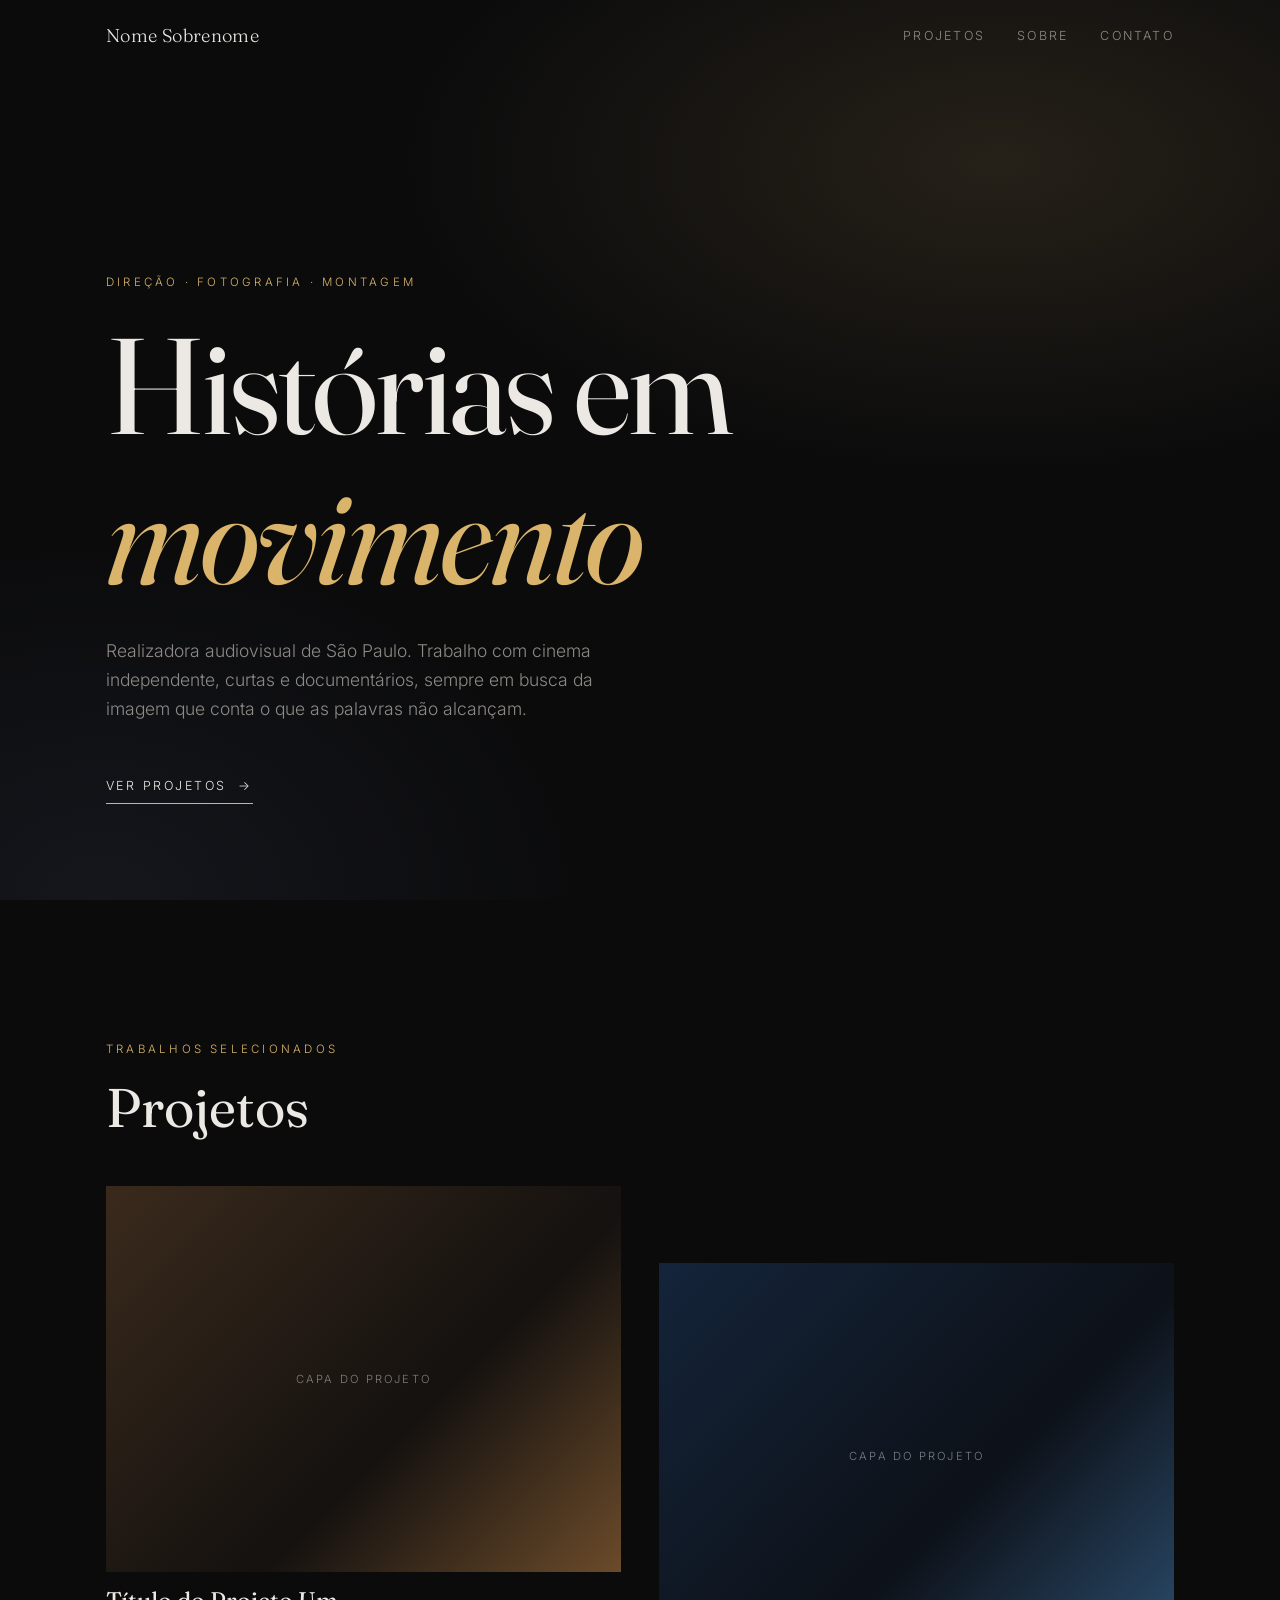
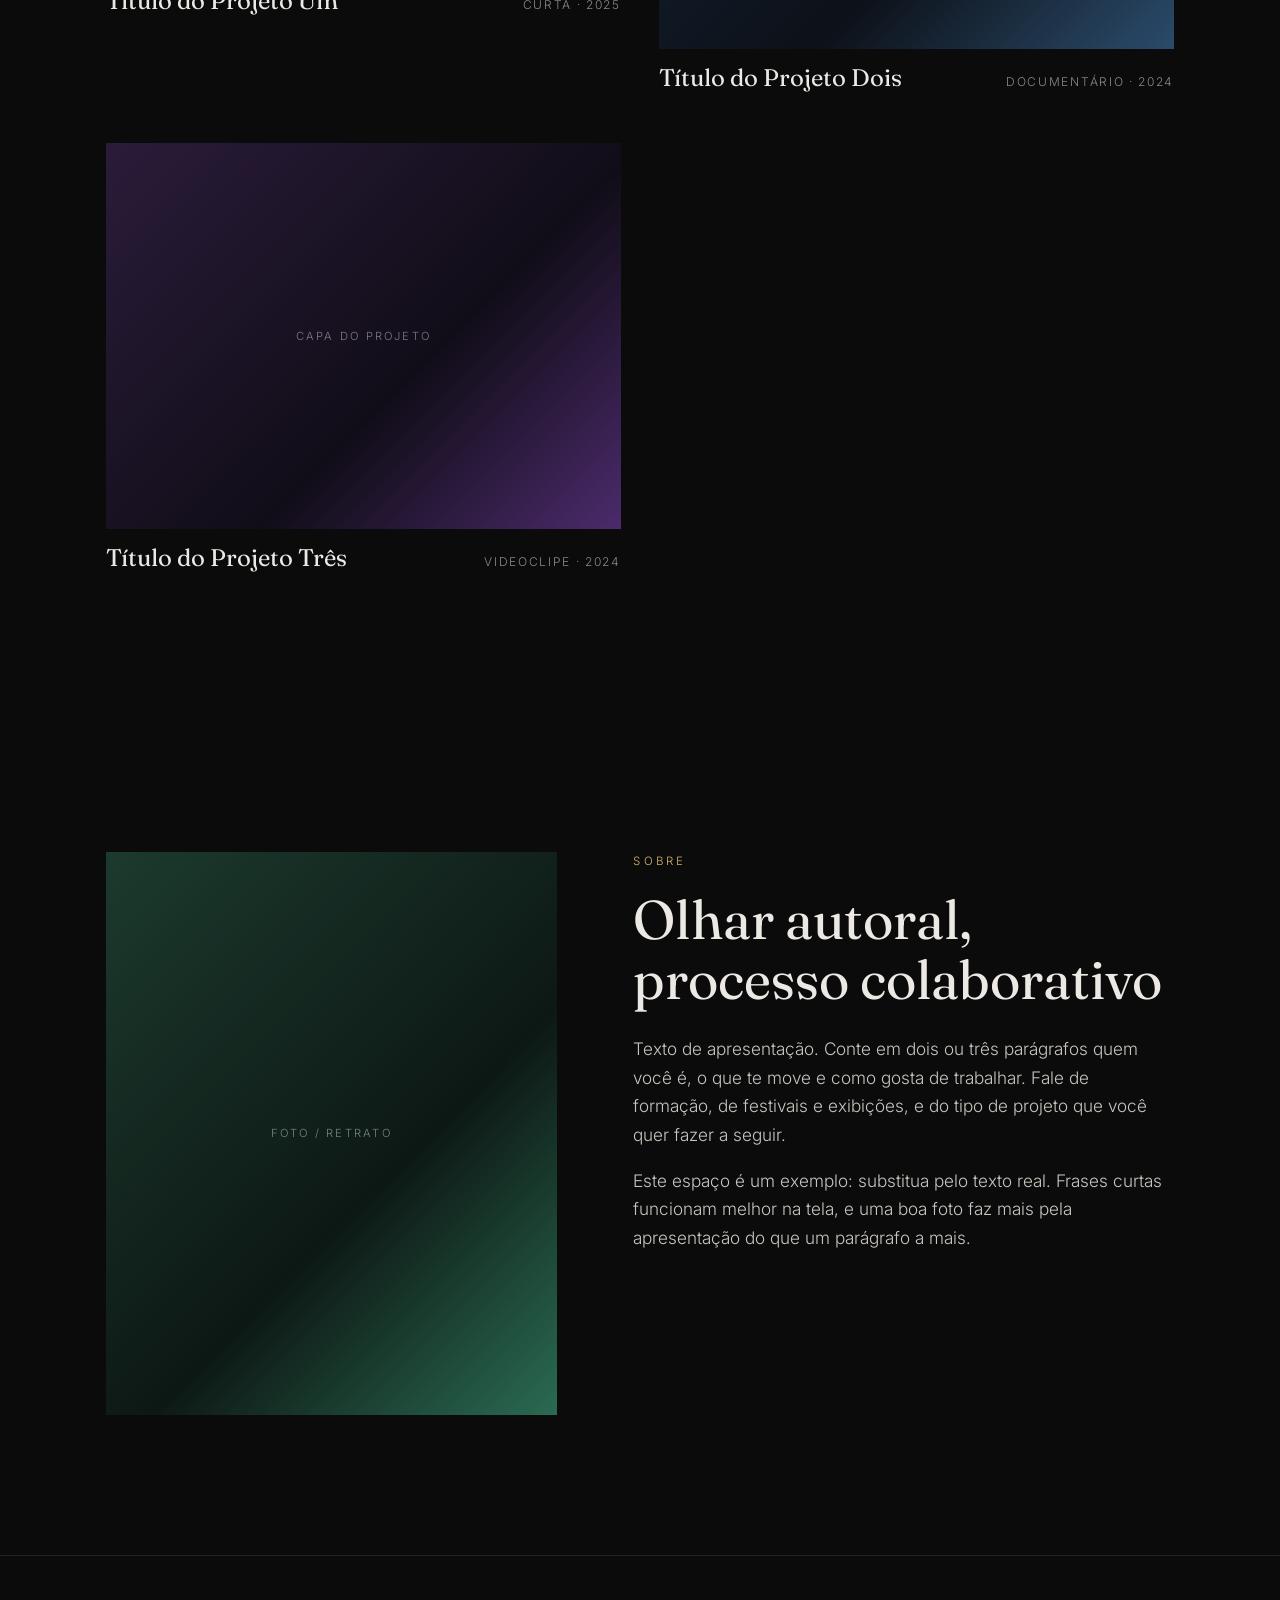
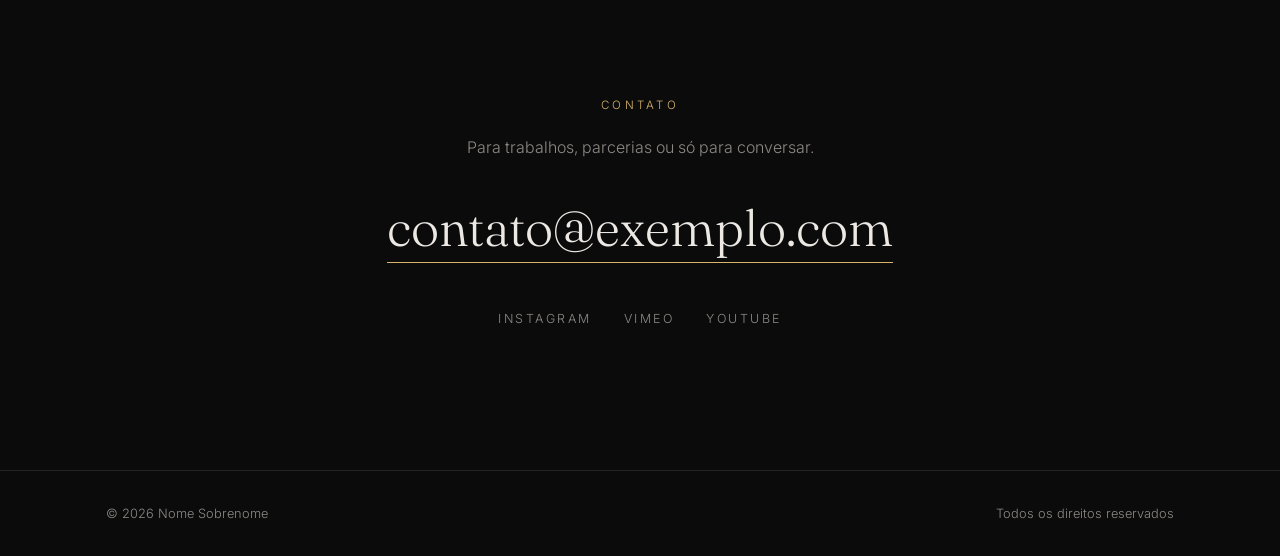
==== index.html @ f4587924 "Add files via upload" ====
<!doctype html>
<html lang="pt-BR">
<head>
  <meta charset="utf-8">
  <meta name="viewport" content="width=device-width, initial-scale=1">
  <title>Nome Sobrenome — Audiovisual</title>
  <meta name="description" content="Portfólio de Nome Sobrenome: direção, fotografia e montagem para cinema e audiovisual independente.">
  <meta property="og:title" content="Nome Sobrenome — Audiovisual">
  <meta property="og:description" content="Portfólio de direção, fotografia e montagem.">
  <meta property="og:type" content="website">
  <!-- Quando tiver uma imagem de capa: <meta property="og:image" content="https://SEU-DOMINIO/assets/img/capa-compartilhamento.jpg"> -->
  <script>document.documentElement.classList.add('js')</script>
  <link rel="preconnect" href="https://fonts.googleapis.com">
  <link rel="preconnect" href="https://fonts.gstatic.com" crossorigin>
  <link href="https://fonts.googleapis.com/css2?family=Fraunces:ital,opsz,wght@0,9..144,300..500;1,9..144,300..500&family=Inter:wght@300;400;500&display=swap" rel="stylesheet">
  <link rel="stylesheet" href="css/style.css">
  <script src="js/main.js" defer></script>
</head>
<body>

  <header class="site-header">
    <div class="container">
      <a class="brand" href="index.html">Nome Sobrenome</a>
      <button class="menu-toggle" aria-expanded="false" aria-controls="nav">Menu</button>
      <nav class="nav" id="nav" aria-label="Principal">
        <a href="index.html#projetos">Projetos</a>
        <a href="index.html#sobre">Sobre</a>
        <a href="index.html#contato">Contato</a>
      </nav>
    </div>
  </header>

  <main>

    <!-- ========== APRESENTAÇÃO ========== -->
    <section class="hero">
      <div class="container">
        <span class="eyebrow reveal">Direção · Fotografia · Montagem</span>
        <h1 class="reveal" data-delay="1">Histórias em <em>movimento</em></h1>
        <p class="lead reveal" data-delay="2">
          Realizadora audiovisual de São Paulo. Trabalho com cinema independente,
          curtas e documentários, sempre em busca da imagem que conta o que as palavras não alcançam.
        </p>
        <a class="hero-cta reveal" data-delay="2" href="#projetos">Ver projetos <span aria-hidden="true">→</span></a>
      </div>
    </section>

    <!-- ========== PROJETOS ========== -->
    <section id="projetos">
      <div class="container">
        <span class="eyebrow reveal">Trabalhos selecionados</span>
        <h2 class="section-title reveal">Projetos</h2>

        <div class="grid">
          <!-- CADA CARD = UM PROJETO. Para adicionar outro, copie um bloco <a class="card"> inteiro. -->
          <a class="card reveal" href="projetos/projeto-um.html">
            <div class="frame">
              <!-- Quando tiver a imagem, troque a <div> abaixo por:
                   <img class="media" src="assets/img/projeto-um-capa.webp" alt="Cena de ..." loading="lazy"> -->
              <div class="media ph ph-1" data-label="Capa do projeto" style="view-transition-name: capa-um"></div>
            </div>
            <div class="card-info">
              <h3>Título do Projeto Um</h3>
              <span>Curta · 2025</span>
            </div>
          </a>

          <a class="card reveal" data-delay="1" href="projetos/projeto-dois.html">
            <div class="frame">
              <div class="media ph ph-2" data-label="Capa do projeto" style="view-transition-name: capa-dois"></div>
            </div>
            <div class="card-info">
              <h3>Título do Projeto Dois</h3>
              <span>Documentário · 2024</span>
            </div>
          </a>

          <a class="card reveal" href="projetos/projeto-tres.html">
            <div class="frame">
              <div class="media ph ph-3" data-label="Capa do projeto" style="view-transition-name: capa-tres"></div>
            </div>
            <div class="card-info">
              <h3>Título do Projeto Três</h3>
              <span>Videoclipe · 2024</span>
            </div>
          </a>
        </div>
      </div>
    </section>

    <!-- ========== SOBRE ========== -->
    <section id="sobre">
      <div class="container about">
        <div class="reveal">
          <div class="media ph ph-4" data-label="Foto / retrato"></div>
        </div>
        <div class="reveal" data-delay="1">
          <span class="eyebrow">Sobre</span>
          <h2 class="section-title" style="margin-bottom:1.6rem">Olhar autoral, processo colaborativo</h2>
          <p>
            Texto de apresentação. Conte em dois ou três parágrafos quem você é, o que te move
            e como gosta de trabalhar. Fale de formação, de festivais e exibições, e do tipo de
            projeto que você quer fazer a seguir.
          </p>
          <p>
            Este espaço é um exemplo: substitua pelo texto real. Frases curtas funcionam melhor
            na tela, e uma boa foto faz mais pela apresentação do que um parágrafo a mais.
          </p>
        </div>
      </div>
    </section>

    <!-- ========== CONTATO ========== -->
    <section id="contato" class="contact">
      <div class="container reveal">
        <span class="eyebrow">Contato</span>
        <p style="margin-bottom:1.6rem;color:var(--muted)">Para trabalhos, parcerias ou só para conversar.</p>
        <a class="mail" href="mailto:contato@exemplo.com">contato@exemplo.com</a>
        <div class="socials">
          <a href="https://instagram.com/" target="_blank" rel="noopener">Instagram</a>
          <a href="https://vimeo.com/" target="_blank" rel="noopener">Vimeo</a>
          <a href="https://www.youtube.com/" target="_blank" rel="noopener">YouTube</a>
        </div>
      </div>
    </section>

  </main>

  <footer class="site-footer">
    <div class="container">
      <span>© <span id="ano">2026</span> Nome Sobrenome</span>
      <span>Todos os direitos reservados</span>
    </div>
  </footer>

</body>
</html>
---- css/style.css ----
/* ==========================================================
   PORTFÓLIO — ESTILOS
   Para mudar a cara do site inteiro, mexa nas variáveis abaixo.
   ========================================================== */
:root {
  --bg: #0b0b0c;
  --bg-soft: #121214;
  --fg: #ece9e4;
  --muted: #8d8a85;
  --accent: #d9b46a;          /* cor de destaque */
  --line: #232325;
  --maxw: 1180px;
  --gutter: clamp(20px, 5vw, 56px);
  --ease: cubic-bezier(.2, .7, .2, 1);
  --serif: "Fraunces", Georgia, "Times New Roman", serif;
  --sans: "Inter", system-ui, -apple-system, "Segoe UI", Roboto, sans-serif;
}

*, *::before, *::after { box-sizing: border-box; }
html { scroll-behavior: smooth; -webkit-text-size-adjust: 100%; }
body {
  margin: 0;
  background: var(--bg);
  color: var(--fg);
  font-family: var(--sans);
  font-weight: 300;
  line-height: 1.65;
  -webkit-font-smoothing: antialiased;
}
img, video, iframe { max-width: 100%; display: block; }
a { color: inherit; text-decoration: none; }
h1, h2, h3 { font-family: var(--serif); font-weight: 400; line-height: 1.1; margin: 0; }
p { margin: 0 0 1em; }
::selection { background: var(--accent); color: #000; }

/* ---------- Transição entre páginas (View Transitions) ---------- */
@view-transition { navigation: auto; }
::view-transition-old(root) { animation: vt-out .35s var(--ease) both; }
::view-transition-new(root) { animation: vt-in .55s var(--ease) both; }
@keyframes vt-out { to { opacity: 0; transform: translateY(-8px); } }
@keyframes vt-in  { from { opacity: 0; transform: translateY(12px); } }
.site-header { view-transition-name: site-header; } /* cabeçalho fica parado */
::view-transition-group(site-header) { animation-duration: 0s; }

/* ---------- Layout base ---------- */
.container { width: 100%; max-width: var(--maxw); margin: 0 auto; padding: 0 var(--gutter); }
section { padding: clamp(72px, 12vw, 140px) 0; }
.eyebrow {
  font-size: .72rem; letter-spacing: .28em; text-transform: uppercase;
  color: var(--accent); margin-bottom: 1.2rem; display: block;
}
.section-title { font-size: clamp(2rem, 5vw, 3.4rem); margin-bottom: 3rem; }

/* ---------- Cabeçalho ---------- */
.site-header {
  position: fixed; inset: 0 0 auto 0; z-index: 50;
  transition: background .4s var(--ease), border-color .4s var(--ease);
  border-bottom: 1px solid transparent;
}
.site-header.is-scrolled {
  background: rgba(11, 11, 12, .82);
  backdrop-filter: blur(12px);
  border-color: var(--line);
}
.site-header .container {
  display: flex; align-items: center; justify-content: space-between; height: 72px;
}
.brand { font-family: var(--serif); font-size: 1.15rem; letter-spacing: .02em; }
.nav { display: flex; gap: 2rem; }
.nav a {
  font-size: .78rem; letter-spacing: .18em; text-transform: uppercase;
  color: var(--muted); transition: color .25s;
}
.nav a:hover, .nav a[aria-current="page"] { color: var(--fg); }
.menu-toggle {
  display: none; background: none; border: 0; color: var(--fg);
  font: inherit; font-size: .78rem; letter-spacing: .18em; text-transform: uppercase; cursor: pointer;
}

/* ---------- Hero ---------- */
.hero {
  min-height: 100svh; display: flex; align-items: flex-end;
  padding: 140px 0 clamp(48px, 8vw, 96px);
  background:
    radial-gradient(1000px 520px at 78% 18%, rgba(217, 180, 106, .13), transparent 60%),
    radial-gradient(800px 600px at 8% 100%, rgba(120, 140, 200, .09), transparent 60%),
    var(--bg);
}
.hero h1 { font-size: clamp(3rem, 11vw, 8.5rem); letter-spacing: -.02em; max-width: 12ch; }
.hero h1 em { font-style: italic; color: var(--accent); }
.hero p.lead { max-width: 46ch; color: var(--muted); font-size: 1.1rem; margin-top: 1.6rem; }
.hero-cta {
  display: inline-flex; gap: .7rem; align-items: center; margin-top: 2.2rem;
  font-size: .78rem; letter-spacing: .2em; text-transform: uppercase;
  border-bottom: 1px solid var(--accent); padding-bottom: .4rem;
  transition: gap .3s var(--ease);
}
.hero-cta:hover { gap: 1.2rem; }

/* ---------- Mídia (imagem ou placeholder) ---------- */
.media {
  width: 100%; aspect-ratio: 16 / 10; object-fit: cover;
  background: var(--bg-soft); position: relative; overflow: hidden;
}
.ph { display: grid; place-items: center; }
.ph::after {
  content: attr(data-label); font-size: .7rem; letter-spacing: .2em;
  text-transform: uppercase; color: rgba(255, 255, 255, .45);
}
.ph-1 { background: linear-gradient(135deg, #3a2a1c, #14110f 60%, #6b4b2a); }
.ph-2 { background: linear-gradient(135deg, #14243a, #0d1118 60%, #2a4b6b); }
.ph-3 { background: linear-gradient(135deg, #2a1c3a, #110d18 60%, #4b2a6b); }
.ph-4 { background: linear-gradient(135deg, #1c3a2e, #0d1814 60%, #2a6b52); }

/* ---------- Grade de projetos ---------- */
.grid { display: grid; grid-template-columns: repeat(2, 1fr); gap: clamp(28px, 4vw, 56px) clamp(20px, 3vw, 40px); }
.card { display: block; }
.card .frame { overflow: hidden; }
.card .media { transition: transform .9s var(--ease), filter .5s; aspect-ratio: 4 / 3; }
.card:hover .media { transform: scale(1.05); filter: brightness(1.08); }
.card-info { display: flex; justify-content: space-between; align-items: baseline; gap: 1rem; padding-top: 1rem; }
.card-info h3 { font-size: 1.5rem; }
.card-info span { font-size: .75rem; letter-spacing: .14em; text-transform: uppercase; color: var(--muted); }
.card:nth-child(even) { margin-top: clamp(0px, 6vw, 80px); } /* leve efeito de escada */

/* ---------- Sobre / Contato ---------- */
.about { display: grid; grid-template-columns: 1fr 1.2fr; gap: clamp(32px, 6vw, 88px); align-items: start; }
.about .media { aspect-ratio: 4 / 5; }
.about p { color: #c9c5be; font-size: 1.08rem; }
.contact { text-align: center; border-top: 1px solid var(--line); }
.contact a.mail {
  font-family: var(--serif); font-size: clamp(1.6rem, 5vw, 3.2rem);
  border-bottom: 1px solid var(--accent); padding-bottom: .2rem; transition: color .25s;
}
.contact a.mail:hover { color: var(--accent); }
.socials { display: flex; justify-content: center; gap: 2rem; margin-top: 2.4rem; }
.socials a { font-size: .78rem; letter-spacing: .2em; text-transform: uppercase; color: var(--muted); transition: color .25s; }
.socials a:hover { color: var(--fg); }

/* ---------- Página de projeto ---------- */
.project-hero { padding: 150px 0 0; }
.project-hero h1 { font-size: clamp(2.6rem, 8vw, 6rem); letter-spacing: -.02em; margin-bottom: 2.4rem; }
.project-hero .media { aspect-ratio: 21 / 9; }
.meta { display: flex; flex-wrap: wrap; gap: 1.2rem 3rem; padding: 2rem 0; border-bottom: 1px solid var(--line); }
.meta div span { display: block; font-size: .68rem; letter-spacing: .22em; text-transform: uppercase; color: var(--muted); }
.meta div strong { font-weight: 400; }
.project-body { display: grid; grid-template-columns: 1.4fr 1fr; gap: clamp(32px, 6vw, 88px); padding: clamp(48px, 8vw, 96px) 0; }
.project-body p { color: #c9c5be; font-size: 1.1rem; }
.credits { margin: 0; }
.credits dt { font-size: .68rem; letter-spacing: .22em; text-transform: uppercase; color: var(--muted); margin-top: 1.2rem; }
.credits dd { margin: .15rem 0 0; }
.video { aspect-ratio: 16 / 9; background: var(--bg-soft); position: relative; }
.video iframe, .video video { position: absolute; inset: 0; width: 100%; height: 100%; border: 0; }
.video .ph { position: absolute; inset: 0; text-align: center; padding: 1rem; }
.stills { display: grid; grid-template-columns: repeat(3, 1fr); gap: 16px; padding-bottom: clamp(48px, 8vw, 96px); }
.stills .media { aspect-ratio: 3 / 2; }
.pager { display: flex; justify-content: space-between; gap: 1rem; border-top: 1px solid var(--line); padding: 2.4rem 0; }
.pager a { font-family: var(--serif); font-size: clamp(1.2rem, 3vw, 2rem); transition: color .25s; }
.pager a:hover { color: var(--accent); }
.pager small { display: block; font-family: var(--sans); font-size: .68rem; letter-spacing: .22em; text-transform: uppercase; color: var(--muted); }
.pager .next { text-align: right; margin-left: auto; }

/* ---------- Rodapé ---------- */
.site-footer { border-top: 1px solid var(--line); padding: 2rem 0; color: var(--muted); font-size: .8rem; }
.site-footer .container { display: flex; justify-content: space-between; gap: 1rem; flex-wrap: wrap; }

/* ---------- Animação ao rolar ---------- */
.js .reveal { opacity: 0; transform: translateY(28px); transition: opacity .9s var(--ease), transform .9s var(--ease); }
.js .reveal.is-visible { opacity: 1; transform: none; }
.reveal[data-delay="1"] { transition-delay: .1s; }
.reveal[data-delay="2"] { transition-delay: .2s; }

/* ---------- Responsivo ---------- */
@media (max-width: 820px) {
  .menu-toggle { display: block; }
  .nav {
    position: absolute; top: 72px; left: 0; right: 0; flex-direction: column; gap: 0;
    background: rgba(11, 11, 12, .97); border-bottom: 1px solid var(--line);
    max-height: 0; overflow: hidden; transition: max-height .4s var(--ease);
  }
  .nav.is-open { max-height: 320px; }
  .nav a { padding: 1.1rem var(--gutter); border-top: 1px solid var(--line); }
  .grid, .about, .project-body { grid-template-columns: 1fr; }
  .card:nth-child(even) { margin-top: 0; }
  .stills { grid-template-columns: 1fr; }
  .project-hero .media { aspect-ratio: 16 / 10; }
}

/* ---------- Acessibilidade: respeita quem reduz movimento ---------- */
@media (prefers-reduced-motion: reduce) {
  html { scroll-behavior: auto; }
  *, *::before, *::after { animation-duration: .01ms !important; transition-duration: .01ms !important; }
  .js .reveal { opacity: 1; transform: none; }
}
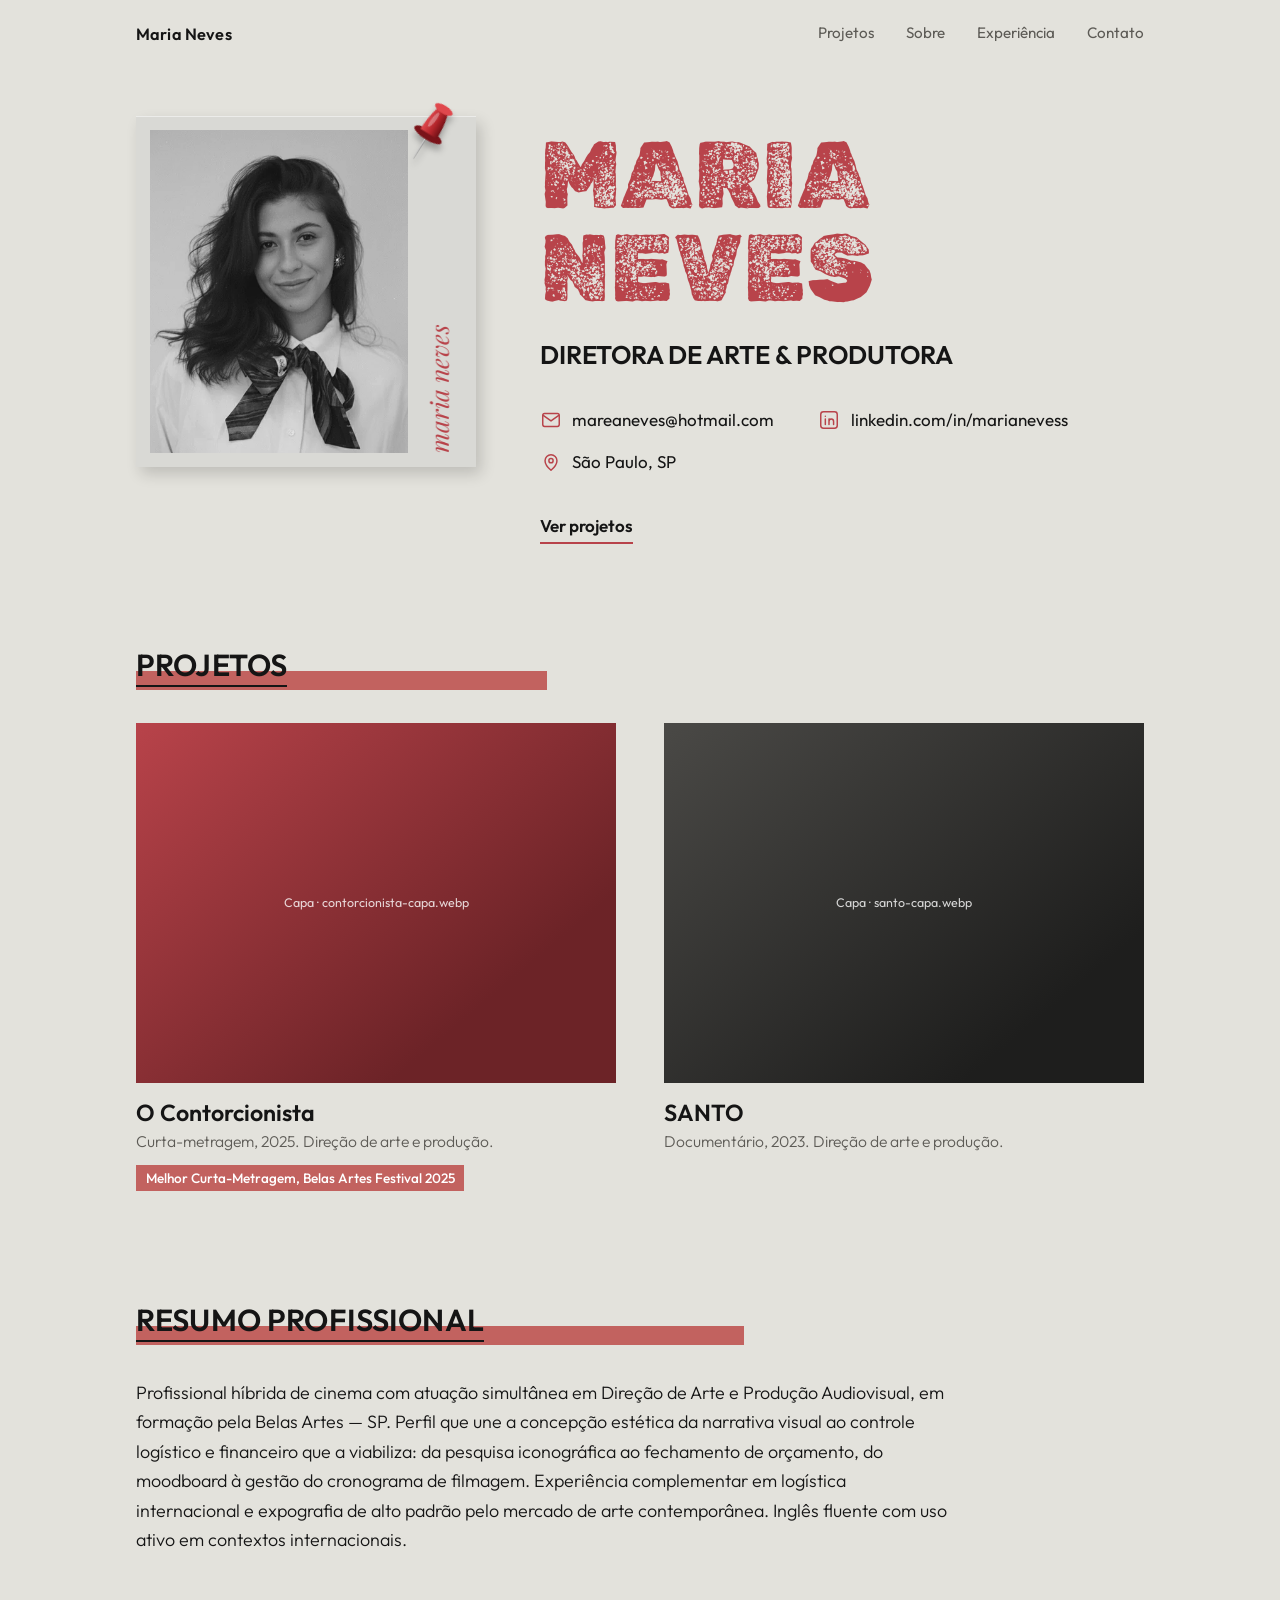
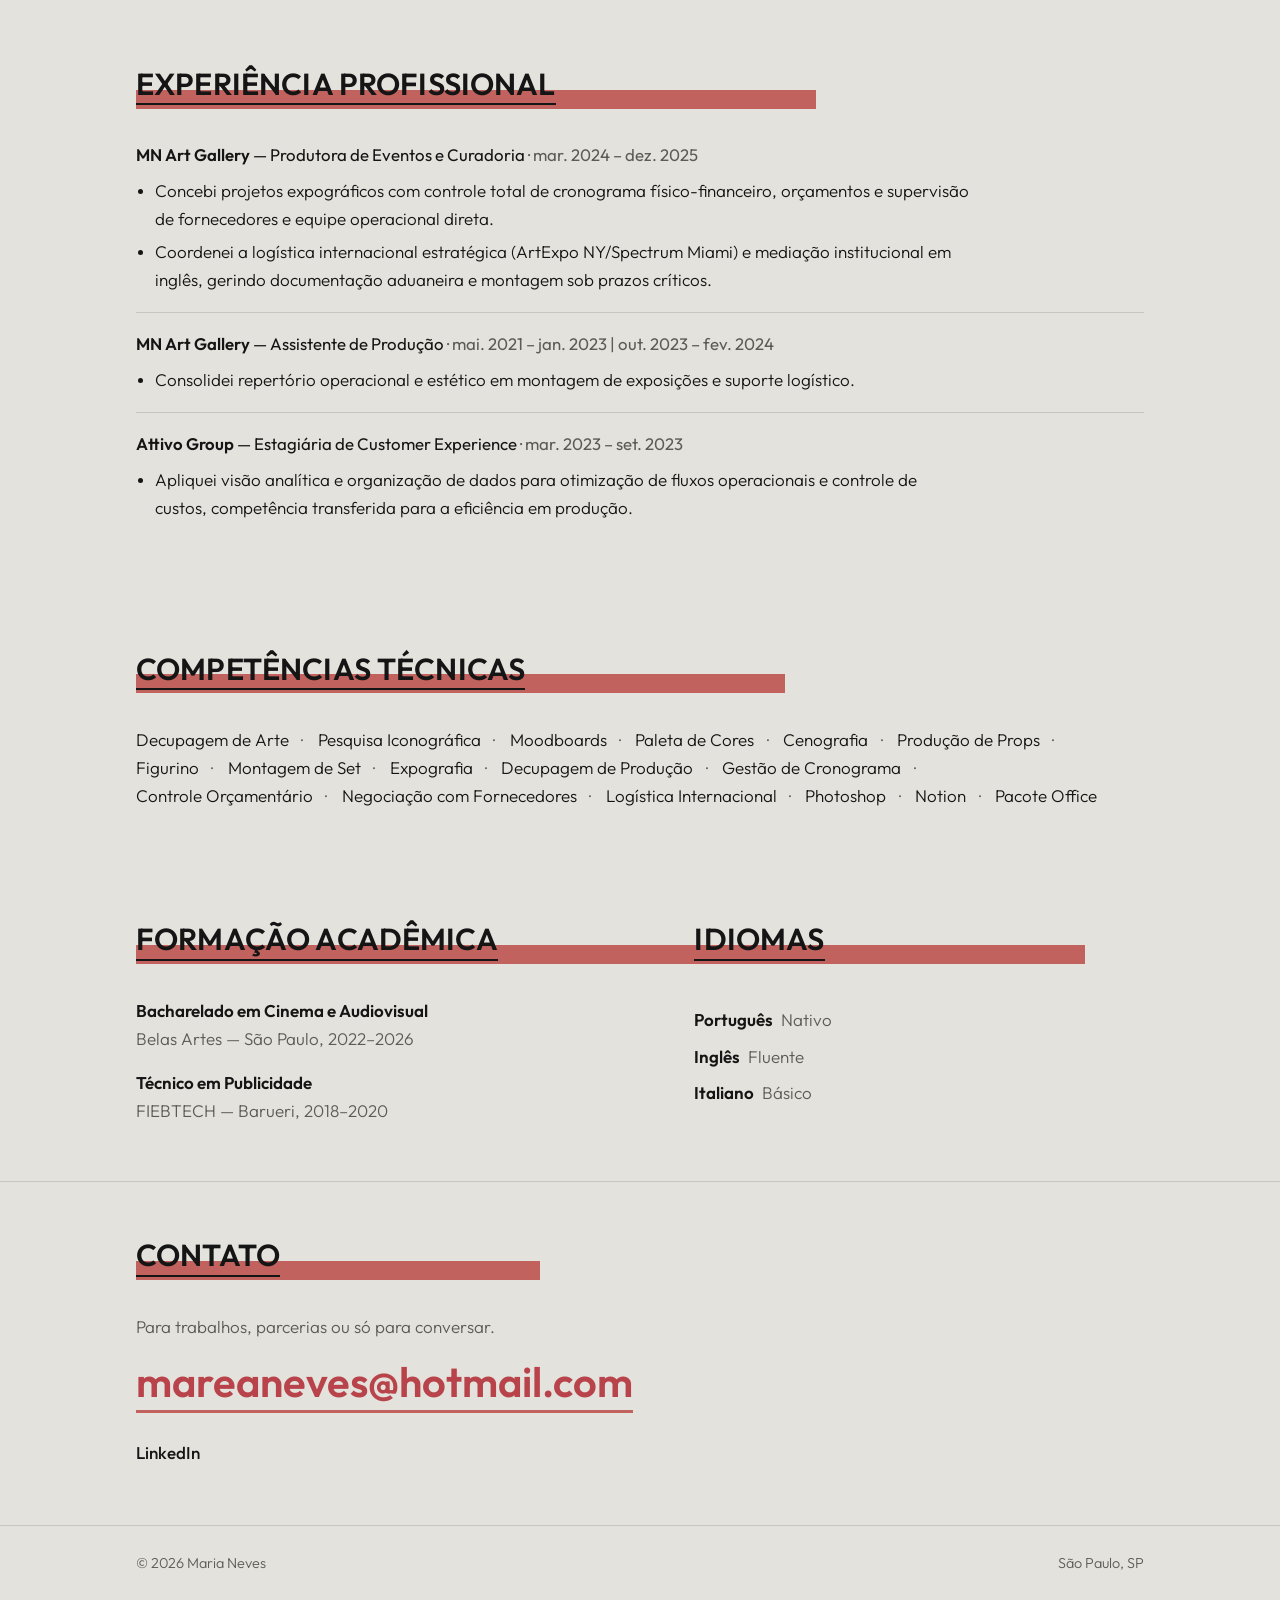
==== commit 939ec0be: "Add files via upload" ====
--- a/index.html
+++ b/index.html
@@ -3,16 +3,18 @@
 <head>
   <meta charset="utf-8">
   <meta name="viewport" content="width=device-width, initial-scale=1">
-  <title>Nome Sobrenome — Audiovisual</title>
-  <meta name="description" content="Portfólio de Nome Sobrenome: direção, fotografia e montagem para cinema e audiovisual independente.">
-  <meta property="og:title" content="Nome Sobrenome — Audiovisual">
-  <meta property="og:description" content="Portfólio de direção, fotografia e montagem.">
+  <title>Maria Neves — Direção de Arte e Produção</title>
+  <meta name="description" content="Maria Neves, diretora de arte e produtora audiovisual em São Paulo. Curtas, documentários e projetos expográficos.">
+  <meta property="og:title" content="Maria Neves — Direção de Arte e Produção">
+  <meta property="og:description" content="Portfólio de direção de arte e produção audiovisual.">
   <meta property="og:type" content="website">
-  <!-- Quando tiver uma imagem de capa: <meta property="og:image" content="https://SEU-DOMINIO/assets/img/capa-compartilhamento.jpg"> -->
-  <script>document.documentElement.classList.add('js')</script>
+  <!-- Imagem de pré-visualização (WhatsApp, Instagram, LinkedIn). Precisa de endereço completo.
+       Quando o domínio estiver no ar, remova os símbolos de comentário e ajuste:
+       <meta property="og:image" content="https://SEU-DOMINIO/assets/img/compartilhamento.jpg"> -->
+  <link rel="icon" href="data:image/svg+xml,%3Csvg xmlns='http://www.w3.org/2000/svg' viewBox='0 0 64 64'%3E%3Crect width='64' height='64' rx='12' fill='%23b8434a'/%3E%3Ctext x='32' y='47' font-family='Georgia,serif' font-size='42' font-style='italic' text-anchor='middle' fill='%23e3e2dc'%3Em%3C/text%3E%3C/svg%3E">
   <link rel="preconnect" href="https://fonts.googleapis.com">
   <link rel="preconnect" href="https://fonts.gstatic.com" crossorigin>
-  <link href="https://fonts.googleapis.com/css2?family=Fraunces:ital,opsz,wght@0,9..144,300..500;1,9..144,300..500&family=Inter:wght@300;400;500&display=swap" rel="stylesheet">
+  <link href="https://fonts.googleapis.com/css2?family=Outfit:wght@300;400;500;600&family=Playfair+Display:ital@1&family=Rubik+Dirt&display=swap" rel="stylesheet">
   <link rel="stylesheet" href="css/style.css">
   <script src="js/main.js" defer></script>
 </head>
@@ -20,11 +22,12 @@
 
   <header class="site-header">
     <div class="container">
-      <a class="brand" href="index.html">Nome Sobrenome</a>
+      <a class="brand" href="index.html">Maria Neves</a>
       <button class="menu-toggle" aria-expanded="false" aria-controls="nav">Menu</button>
       <nav class="nav" id="nav" aria-label="Principal">
         <a href="index.html#projetos">Projetos</a>
         <a href="index.html#sobre">Sobre</a>
+        <a href="index.html#experiencia">Experiência</a>
         <a href="index.html#contato">Contato</a>
       </nav>
     </div>
@@ -35,53 +38,86 @@
     <!-- ========== APRESENTAÇÃO ========== -->
     <section class="hero">
       <div class="container">
-        <span class="eyebrow reveal">Direção · Fotografia · Montagem</span>
-        <h1 class="reveal" data-delay="1">Histórias em <em>movimento</em></h1>
-        <p class="lead reveal" data-delay="2">
-          Realizadora audiovisual de São Paulo. Trabalho com cinema independente,
-          curtas e documentários, sempre em busca da imagem que conta o que as palavras não alcançam.
-        </p>
-        <a class="hero-cta reveal" data-delay="2" href="#projetos">Ver projetos <span aria-hidden="true">→</span></a>
+
+        <figure class="polaroid">
+          <svg class="pin" viewBox="0 0 48 64" aria-hidden="true">
+            <defs>
+              <linearGradient id="pinBody" x1="0" x2="1">
+                <stop offset="0" stop-color="#e0484d"/>
+                <stop offset=".55" stop-color="#b3252b"/>
+                <stop offset="1" stop-color="#6e1015"/>
+              </linearGradient>
+              <linearGradient id="pinNeedle" x1="0" x2="1">
+                <stop offset="0" stop-color="#e6e6e6"/>
+                <stop offset="1" stop-color="#7c7c7c"/>
+              </linearGradient>
+            </defs>
+            <path d="M23 38h2l-.6 24h-.8z" fill="url(#pinNeedle)"/>
+            <ellipse cx="24" cy="37" rx="14" ry="4.6" fill="#7a1319"/>
+            <path d="M15.5 36C15.5 25 17.5 15 19.5 10.5h9C30.5 15 32.5 25 32.5 36z" fill="url(#pinBody)"/>
+            <ellipse cx="24" cy="10.5" rx="9" ry="3.6" fill="#e0484d"/>
+            <ellipse cx="21.2" cy="23" rx="2" ry="8" fill="#fff" opacity=".32" transform="rotate(6 21.2 23)"/>
+          </svg>
+          <!-- Foto: troque assets/img/retrato.webp por outra com o mesmo nome (proporção 4:5). -->
+          <div class="media ph ph-4" data-label="Retrato · retrato.webp">
+            <img src="assets/img/retrato.webp" alt="Retrato de Maria Neves" onerror="this.remove()">
+          </div>
+          <span class="signature" aria-hidden="true">maria neves</span>
+        </figure>
+
+        <div class="hero-info">
+          <h1 class="name">Maria Neves</h1>
+          <p class="role">Diretora de Arte &amp; Produtora</p>
+          <ul class="contacts">
+            <li>
+              <svg viewBox="0 0 24 24" fill="none" stroke="currentColor" stroke-width="1.6" stroke-linecap="round" stroke-linejoin="round" aria-hidden="true"><rect x="3" y="5" width="18" height="14" rx="2"/><path d="m3.5 7 8.5 6 8.5-6"/></svg>
+              <a href="mailto:mareaneves@hotmail.com">mareaneves@hotmail.com</a>
+            </li>
+            <li>
+              <svg viewBox="0 0 24 24" fill="none" stroke="currentColor" stroke-width="1.6" stroke-linecap="round" stroke-linejoin="round" aria-hidden="true"><rect x="3" y="3" width="18" height="18" rx="3"/><path d="M8 11v6M8 7.8v.01M12 17v-6M12 13.5c0-1.4 1.1-2.5 2.5-2.5s2.5 1.1 2.5 2.5V17"/></svg>
+              <a href="https://linkedin.com/in/marianevess" target="_blank" rel="noopener">linkedin.com/in/marianevess</a>
+            </li>
+            <li>
+              <svg viewBox="0 0 24 24" fill="none" stroke="currentColor" stroke-width="1.6" stroke-linecap="round" stroke-linejoin="round" aria-hidden="true"><path d="M12 21s-6.5-5.6-6.5-10.5a6.5 6.5 0 0 1 13 0C18.5 15.4 12 21 12 21z"/><circle cx="12" cy="10.5" r="2.3"/></svg>
+              <span>São Paulo, SP</span>
+            </li>
+          </ul>
+          <a class="hero-cta" href="#projetos">Ver projetos</a>
+        </div>
+
       </div>
     </section>
 
     <!-- ========== PROJETOS ========== -->
     <section id="projetos">
       <div class="container">
-        <span class="eyebrow reveal">Trabalhos selecionados</span>
-        <h2 class="section-title reveal">Projetos</h2>
+        <h2 class="section-title">Projetos</h2>
 
         <div class="grid">
-          <!-- CADA CARD = UM PROJETO. Para adicionar outro, copie um bloco <a class="card"> inteiro. -->
-          <a class="card reveal" href="projetos/projeto-um.html">
+          <!-- CADA CARD = UM PROJETO. Para adicionar outro, copie um bloco <a class="card"> inteiro.
+               A capa aparece sozinha quando existir o arquivo assets/img/<nome>-capa.webp -->
+          <a class="card" href="projetos/contorcionista.html">
             <div class="frame">
-              <!-- Quando tiver a imagem, troque a <div> abaixo por:
-                   <img class="media" src="assets/img/projeto-um-capa.webp" alt="Cena de ..." loading="lazy"> -->
-              <div class="media ph ph-1" data-label="Capa do projeto" style="view-transition-name: capa-um"></div>
+              <div class="media ph ph-1" data-label="Capa · contorcionista-capa.webp" style="aspect-ratio:4/3; view-transition-name: capa-contorcionista">
+                <img src="assets/img/contorcionista-capa.webp" alt="Imagem de capa de O Contorcionista" loading="lazy" onerror="this.remove()">
+              </div>
             </div>
             <div class="card-info">
-              <h3>Título do Projeto Um</h3>
-              <span>Curta · 2025</span>
+              <h3>O Contorcionista</h3>
+              <p>Curta-metragem, 2025. Direção de arte e produção.</p>
+              <span class="badge">Melhor Curta-Metragem, Belas Artes Festival 2025</span>
             </div>
           </a>
 
-          <a class="card reveal" data-delay="1" href="projetos/projeto-dois.html">
+          <a class="card" href="projetos/santo.html">
             <div class="frame">
-              <div class="media ph ph-2" data-label="Capa do projeto" style="view-transition-name: capa-dois"></div>
+              <div class="media ph ph-2" data-label="Capa · santo-capa.webp" style="aspect-ratio:4/3; view-transition-name: capa-santo">
+                <img src="assets/img/santo-capa.webp" alt="Imagem de capa de SANTO" loading="lazy" onerror="this.remove()">
+              </div>
             </div>
             <div class="card-info">
-              <h3>Título do Projeto Dois</h3>
-              <span>Documentário · 2024</span>
-            </div>
-          </a>
-
-          <a class="card reveal" href="projetos/projeto-tres.html">
-            <div class="frame">
-              <div class="media ph ph-3" data-label="Capa do projeto" style="view-transition-name: capa-tres"></div>
-            </div>
-            <div class="card-info">
-              <h3>Título do Projeto Três</h3>
-              <span>Videoclipe · 2024</span>
+              <h3>SANTO</h3>
+              <p>Documentário, 2023. Direção de arte e produção.</p>
             </div>
           </a>
         </div>
@@ -90,36 +126,105 @@
 
     <!-- ========== SOBRE ========== -->
     <section id="sobre">
-      <div class="container about">
-        <div class="reveal">
-          <div class="media ph ph-4" data-label="Foto / retrato"></div>
-        </div>
-        <div class="reveal" data-delay="1">
-          <span class="eyebrow">Sobre</span>
-          <h2 class="section-title" style="margin-bottom:1.6rem">Olhar autoral, processo colaborativo</h2>
-          <p>
-            Texto de apresentação. Conte em dois ou três parágrafos quem você é, o que te move
-            e como gosta de trabalhar. Fale de formação, de festivais e exibições, e do tipo de
-            projeto que você quer fazer a seguir.
-          </p>
-          <p>
-            Este espaço é um exemplo: substitua pelo texto real. Frases curtas funcionam melhor
-            na tela, e uma boa foto faz mais pela apresentação do que um parágrafo a mais.
-          </p>
+      <div class="container">
+        <h2 class="section-title">Resumo profissional</h2>
+        <p class="lead-text">
+          Profissional híbrida de cinema com atuação simultânea em Direção de Arte e Produção Audiovisual,
+          em formação pela Belas Artes — SP. Perfil que une a concepção estética da narrativa visual ao
+          controle logístico e financeiro que a viabiliza: da pesquisa iconográfica ao fechamento de
+          orçamento, do moodboard à gestão do cronograma de filmagem. Experiência complementar em
+          logística internacional e expografia de alto padrão pelo mercado de arte contemporânea.
+          Inglês fluente com uso ativo em contextos internacionais.
+        </p>
+      </div>
+    </section>
+
+    <!-- ========== EXPERIÊNCIA ========== -->
+    <section id="experiencia">
+      <div class="container">
+        <h2 class="section-title">Experiência profissional</h2>
+
+        <article class="job">
+          <h3><strong>MN Art Gallery</strong> — Produtora de Eventos e Curadoria <span>· mar. 2024 – dez. 2025</span></h3>
+          <ul>
+            <li>Concebi projetos expográficos com controle total de cronograma físico-financeiro, orçamentos e supervisão de fornecedores e equipe operacional direta.</li>
+            <li>Coordenei a logística internacional estratégica (ArtExpo NY/Spectrum Miami) e mediação institucional em inglês, gerindo documentação aduaneira e montagem sob prazos críticos.</li>
+          </ul>
+        </article>
+
+        <article class="job">
+          <h3><strong>MN Art Gallery</strong> — Assistente de Produção <span>· mai. 2021 – jan. 2023 | out. 2023 – fev. 2024</span></h3>
+          <ul>
+            <li>Consolidei repertório operacional e estético em montagem de exposições e suporte logístico.</li>
+          </ul>
+        </article>
+
+        <article class="job">
+          <h3><strong>Attivo Group</strong> — Estagiária de Customer Experience <span>· mar. 2023 – set. 2023</span></h3>
+          <ul>
+            <li>Apliquei visão analítica e organização de dados para otimização de fluxos operacionais e controle de custos, competência transferida para a eficiência em produção.</li>
+          </ul>
+        </article>
+      </div>
+    </section>
+
+    <!-- ========== COMPETÊNCIAS ========== -->
+    <section id="competencias">
+      <div class="container">
+        <h2 class="section-title">Competências técnicas</h2>
+        <ul class="skills">
+          <li>Decupagem de Arte</li>
+          <li>Pesquisa Iconográfica</li>
+          <li>Moodboards</li>
+          <li>Paleta de Cores</li>
+          <li>Cenografia</li>
+          <li>Produção de Props</li>
+          <li>Figurino</li>
+          <li>Montagem de Set</li>
+          <li>Expografia</li>
+          <li>Decupagem de Produção</li>
+          <li>Gestão de Cronograma</li>
+          <li>Controle Orçamentário</li>
+          <li>Negociação com Fornecedores</li>
+          <li>Logística Internacional</li>
+          <li>Photoshop</li>
+          <li>Notion</li>
+          <li>Pacote Office</li>
+        </ul>
+      </div>
+    </section>
+
+    <!-- ========== FORMAÇÃO E IDIOMAS ========== -->
+    <section id="formacao">
+      <div class="container two-col">
+        <div>
+          <h2 class="section-title">Formação acadêmica</h2>
+          <div class="edu">
+            <strong>Bacharelado em Cinema e Audiovisual</strong>
+            <span>Belas Artes — São Paulo, 2022–2026</span>
+          </div>
+          <div class="edu">
+            <strong>Técnico em Publicidade</strong>
+            <span>FIEBTECH — Barueri, 2018–2020</span>
+          </div>
+        </div>
+        <div>
+          <h2 class="section-title">Idiomas</h2>
+          <div class="lang"><strong>Português</strong><span>Nativo</span></div>
+          <div class="lang"><strong>Inglês</strong><span>Fluente</span></div>
+          <div class="lang"><strong>Italiano</strong><span>Básico</span></div>
         </div>
       </div>
     </section>
 
     <!-- ========== CONTATO ========== -->
     <section id="contato" class="contact">
-      <div class="container reveal">
-        <span class="eyebrow">Contato</span>
-        <p style="margin-bottom:1.6rem;color:var(--muted)">Para trabalhos, parcerias ou só para conversar.</p>
-        <a class="mail" href="mailto:contato@exemplo.com">contato@exemplo.com</a>
+      <div class="container">
+        <h2 class="section-title">Contato</h2>
+        <p>Para trabalhos, parcerias ou só para conversar.</p>
+        <a class="mail" href="mailto:mareaneves@hotmail.com">mareaneves@hotmail.com</a>
         <div class="socials">
-          <a href="https://instagram.com/" target="_blank" rel="noopener">Instagram</a>
-          <a href="https://vimeo.com/" target="_blank" rel="noopener">Vimeo</a>
-          <a href="https://www.youtube.com/" target="_blank" rel="noopener">YouTube</a>
+          <a href="https://linkedin.com/in/marianevess" target="_blank" rel="noopener">LinkedIn</a>
         </div>
       </div>
     </section>
@@ -128,8 +233,8 @@
 
   <footer class="site-footer">
     <div class="container">
-      <span>© <span id="ano">2026</span> Nome Sobrenome</span>
-      <span>Todos os direitos reservados</span>
+      <span>© <span id="ano">2026</span> Maria Neves</span>
+      <span>São Paulo, SP</span>
     </div>
   </footer>
 
--- a/css/style.css
+++ b/css/style.css
@@ -1,194 +1,336 @@
 /* ==========================================================
-   PORTFÓLIO — ESTILOS
+   PORTFÓLIO — ESTILOS (identidade baseada no currículo)
    Para mudar a cara do site inteiro, mexa nas variáveis abaixo.
    ========================================================== */
 :root {
-  --bg: #0b0b0c;
-  --bg-soft: #121214;
-  --fg: #ece9e4;
-  --muted: #8d8a85;
-  --accent: #d9b46a;          /* cor de destaque */
-  --line: #232325;
-  --maxw: 1180px;
+  --bg: #e3e2dc;            /* fundo areia */
+  --fg: #151515;            /* texto */
+  --muted: #5d5b56;         /* texto secundário */
+  --accent: #b8434a;        /* vermelho tijolo (nome, ícones, links) */
+  --bar: #c2625f;           /* faixa dos títulos de seção */
+  --paper: #d9d9d5;         /* moldura da polaroid */
+  --line: #c8c6be;
+  --maxw: 1120px;
   --gutter: clamp(20px, 5vw, 56px);
   --ease: cubic-bezier(.2, .7, .2, 1);
-  --serif: "Fraunces", Georgia, "Times New Roman", serif;
-  --sans: "Inter", system-ui, -apple-system, "Segoe UI", Roboto, sans-serif;
+  --display: "Rubik Dirt", "Arial Black", Impact, sans-serif;
+  --sans: "Outfit", system-ui, -apple-system, "Segoe UI", Roboto, sans-serif;
+  --script: "Playfair Display", Georgia, serif;
 }
 
 *, *::before, *::after { box-sizing: border-box; }
-html { scroll-behavior: smooth; -webkit-text-size-adjust: 100%; }
+html { scroll-behavior: smooth; -webkit-text-size-adjust: 100%; scroll-padding-top: 84px; }
 body {
   margin: 0;
   background: var(--bg);
   color: var(--fg);
   font-family: var(--sans);
   font-weight: 300;
+  font-size: 1.0625rem;
   line-height: 1.65;
   -webkit-font-smoothing: antialiased;
 }
-img, video, iframe { max-width: 100%; display: block; }
+img, video, iframe, svg { max-width: 100%; display: block; }
 a { color: inherit; text-decoration: none; }
-h1, h2, h3 { font-family: var(--serif); font-weight: 400; line-height: 1.1; margin: 0; }
-p { margin: 0 0 1em; }
-::selection { background: var(--accent); color: #000; }
+h1, h2, h3, p, ul, dl, figure { margin: 0; }
+ul { padding: 0; list-style: none; }
+p + p { margin-top: 1em; }
+strong { font-weight: 600; }
+::selection { background: var(--accent); color: var(--bg); }
+:focus-visible { outline: 2px solid var(--accent); outline-offset: 3px; }
 
 /* ---------- Transição entre páginas (View Transitions) ---------- */
 @view-transition { navigation: auto; }
-::view-transition-old(root) { animation: vt-out .35s var(--ease) both; }
-::view-transition-new(root) { animation: vt-in .55s var(--ease) both; }
-@keyframes vt-out { to { opacity: 0; transform: translateY(-8px); } }
-@keyframes vt-in  { from { opacity: 0; transform: translateY(12px); } }
-.site-header { view-transition-name: site-header; } /* cabeçalho fica parado */
+::view-transition-old(root) { animation: vt-out .3s var(--ease) both; }
+::view-transition-new(root) { animation: vt-in .5s var(--ease) both; }
+@keyframes vt-out { to { opacity: 0; } }
+@keyframes vt-in  { from { opacity: 0; } }
+.site-header { view-transition-name: site-header; }
 ::view-transition-group(site-header) { animation-duration: 0s; }
 
 /* ---------- Layout base ---------- */
 .container { width: 100%; max-width: var(--maxw); margin: 0 auto; padding: 0 var(--gutter); }
-section { padding: clamp(72px, 12vw, 140px) 0; }
-.eyebrow {
-  font-size: .72rem; letter-spacing: .28em; text-transform: uppercase;
-  color: var(--accent); margin-bottom: 1.2rem; display: block;
-}
-.section-title { font-size: clamp(2rem, 5vw, 3.4rem); margin-bottom: 3rem; }
+section { padding: clamp(32px, 4.5vw, 56px) 0; }
+
+/* Título de seção: caixa alta + sublinhado fino + faixa de marca-texto */
+.section-title {
+  position: relative;
+  isolation: isolate;
+  display: inline-block;
+  font-family: var(--sans);
+  font-weight: 600;
+  font-size: clamp(1.5rem, 3vw, 1.9rem);
+  text-transform: uppercase;
+  letter-spacing: .005em;
+  line-height: 1.15;
+  padding-bottom: .12em;
+  margin-bottom: clamp(24px, 3.5vw, 36px);
+}
+/* sublinhado escuro só sob o texto; a faixa colorida (::after) passa por trás e vai além */
+.section-title::before {
+  content: "";
+  position: absolute;
+  left: 0; right: 0; bottom: 0;
+  height: 2px;
+  background: var(--fg);
+}
+.section-title::after {
+  content: "";
+  position: absolute;
+  z-index: -1;
+  left: 0;
+  bottom: -.1em;
+  height: .62em;
+  width: min(calc(100% + clamp(80px, 22vw, 260px)), calc(100vw - 2 * var(--gutter)));
+  background: var(--bar);
+}
 
 /* ---------- Cabeçalho ---------- */
 .site-header {
   position: fixed; inset: 0 0 auto 0; z-index: 50;
-  transition: background .4s var(--ease), border-color .4s var(--ease);
   border-bottom: 1px solid transparent;
+  transition: background .35s var(--ease), border-color .35s var(--ease);
 }
 .site-header.is-scrolled {
-  background: rgba(11, 11, 12, .82);
-  backdrop-filter: blur(12px);
+  background: rgba(227, 226, 220, .88);
+  backdrop-filter: blur(10px);
   border-color: var(--line);
 }
-.site-header .container {
-  display: flex; align-items: center; justify-content: space-between; height: 72px;
-}
-.brand { font-family: var(--serif); font-size: 1.15rem; letter-spacing: .02em; }
+.site-header .container { display: flex; align-items: center; justify-content: space-between; height: 68px; }
+.brand { font-weight: 600; font-size: 1.02rem; letter-spacing: .01em; }
 .nav { display: flex; gap: 2rem; }
 .nav a {
-  font-size: .78rem; letter-spacing: .18em; text-transform: uppercase;
-  color: var(--muted); transition: color .25s;
-}
-.nav a:hover, .nav a[aria-current="page"] { color: var(--fg); }
+  font-size: .95rem; font-weight: 400; color: var(--muted);
+  padding: .3rem 0; border-bottom: 2px solid transparent;
+  transition: color .2s, border-color .2s;
+}
+.nav a:hover, .nav a[aria-current="page"] { color: var(--fg); border-color: var(--accent); }
 .menu-toggle {
   display: none; background: none; border: 0; color: var(--fg);
-  font: inherit; font-size: .78rem; letter-spacing: .18em; text-transform: uppercase; cursor: pointer;
-}
-
-/* ---------- Hero ---------- */
-.hero {
-  min-height: 100svh; display: flex; align-items: flex-end;
-  padding: 140px 0 clamp(48px, 8vw, 96px);
-  background:
-    radial-gradient(1000px 520px at 78% 18%, rgba(217, 180, 106, .13), transparent 60%),
-    radial-gradient(800px 600px at 8% 100%, rgba(120, 140, 200, .09), transparent 60%),
-    var(--bg);
-}
-.hero h1 { font-size: clamp(3rem, 11vw, 8.5rem); letter-spacing: -.02em; max-width: 12ch; }
-.hero h1 em { font-style: italic; color: var(--accent); }
-.hero p.lead { max-width: 46ch; color: var(--muted); font-size: 1.1rem; margin-top: 1.6rem; }
+  font: inherit; font-weight: 500; cursor: pointer; padding: .4rem 0;
+}
+
+/* ---------- Mídia (imagem ou placeholder) ---------- */
+.media { position: relative; overflow: hidden; width: 100%; background: #cfcdc5; }
+.media > img { position: absolute; inset: 0; width: 100%; height: 100%; object-fit: cover; }
+.ph { display: grid; place-items: center; text-align: center; padding: 1rem; }
+.ph::after {
+  content: attr(data-label);
+  font-size: .78rem; font-weight: 400; line-height: 1.4;
+  color: rgba(255, 255, 255, .8); max-width: 26ch; overflow-wrap: anywhere;
+}
+.ph-1 { background: linear-gradient(140deg, #b8434a, #6c2327 75%); }
+.ph-2 { background: linear-gradient(140deg, #4a4946, #1e1e1d 80%); }
+.ph-3 { background: linear-gradient(140deg, #c2625f, #8b3a3d 80%); }
+.ph-4 { background: linear-gradient(140deg, #a9a79f, #77756f 80%); }
+
+/* ---------- Hero: polaroid + nome ---------- */
+.hero { padding: 116px 0 clamp(24px, 4vw, 48px); }
+.hero .container {
+  display: grid;
+  grid-template-columns: minmax(250px, 340px) 1fr;
+  gap: clamp(28px, 5vw, 64px);
+  align-items: start;
+}
+.polaroid {
+  position: relative;
+  display: grid;
+  grid-template-columns: 1fr 46px;
+  gap: 8px;
+  padding: 14px;
+  background: var(--paper);
+  box-shadow: 5px 7px 14px rgba(0, 0, 0, .16), 0 1px 0 rgba(255, 255, 255, .5) inset;
+  animation: polaroid-in .9s var(--ease) both;
+}
+.polaroid .media { aspect-ratio: 4 / 5; }
+.polaroid .media img { filter: grayscale(1) contrast(1.02); }
+.signature {
+  align-self: end;
+  justify-self: center;
+  font-family: var(--script);
+  font-style: italic;
+  font-size: 1.55rem;
+  line-height: 1;
+  color: var(--accent);
+  writing-mode: vertical-rl;
+  transform: rotate(180deg);
+  padding-bottom: 6px;
+  white-space: nowrap;
+}
+.pin {
+  position: absolute;
+  top: -22px; right: 18px;
+  width: 54px; height: auto;
+  transform: rotate(32deg);
+  filter: drop-shadow(3px 5px 3px rgba(0, 0, 0, .28));
+  animation: pin-in .5s .55s var(--ease) both;
+  z-index: 2;
+}
+@keyframes polaroid-in {
+  from { opacity: 0; transform: translateY(-14px) rotate(-1.6deg); }
+  to   { opacity: 1; transform: none; }
+}
+@keyframes pin-in {
+  from { opacity: 0; transform: translateY(-26px) rotate(32deg) scale(1.15); }
+  to   { opacity: 1; transform: rotate(32deg); }
+}
+
+.hero-info { padding-top: clamp(0px, 1.2vw, 14px); }
+.name {
+  font-family: var(--display);
+  font-weight: 400;
+  font-size: clamp(2.7rem, 7.4vw, 6.1rem);
+  line-height: .98;
+  letter-spacing: .005em;
+  text-transform: uppercase;
+  color: var(--accent);
+  animation: name-in .8s .2s var(--ease) both;
+}
+@keyframes name-in { from { opacity: 0; transform: translateY(10px); } to { opacity: 1; transform: none; } }
+.role {
+  font-weight: 600;
+  font-size: clamp(1.2rem, 2.4vw, 1.6rem);
+  text-transform: uppercase;
+  margin-top: clamp(10px, 1.6vw, 18px);
+}
+.contacts {
+  display: grid;
+  grid-template-columns: repeat(2, max-content);
+  gap: 14px clamp(24px, 4vw, 44px);
+  margin-top: clamp(20px, 2.6vw, 30px);
+  font-weight: 400;
+}
+.contacts li { display: flex; align-items: center; gap: .65rem; }
+.contacts svg { width: 22px; height: 22px; flex: none; color: var(--accent); }
+.contacts a { transition: color .2s; }
+.contacts a:hover { color: var(--accent); }
 .hero-cta {
-  display: inline-flex; gap: .7rem; align-items: center; margin-top: 2.2rem;
-  font-size: .78rem; letter-spacing: .2em; text-transform: uppercase;
-  border-bottom: 1px solid var(--accent); padding-bottom: .4rem;
-  transition: gap .3s var(--ease);
-}
-.hero-cta:hover { gap: 1.2rem; }
-
-/* ---------- Mídia (imagem ou placeholder) ---------- */
-.media {
-  width: 100%; aspect-ratio: 16 / 10; object-fit: cover;
-  background: var(--bg-soft); position: relative; overflow: hidden;
-}
-.ph { display: grid; place-items: center; }
-.ph::after {
-  content: attr(data-label); font-size: .7rem; letter-spacing: .2em;
-  text-transform: uppercase; color: rgba(255, 255, 255, .45);
-}
-.ph-1 { background: linear-gradient(135deg, #3a2a1c, #14110f 60%, #6b4b2a); }
-.ph-2 { background: linear-gradient(135deg, #14243a, #0d1118 60%, #2a4b6b); }
-.ph-3 { background: linear-gradient(135deg, #2a1c3a, #110d18 60%, #4b2a6b); }
-.ph-4 { background: linear-gradient(135deg, #1c3a2e, #0d1814 60%, #2a6b52); }
+  display: inline-block; margin-top: clamp(24px, 3vw, 36px);
+  font-weight: 600; padding-bottom: .15rem;
+  border-bottom: 2px solid var(--accent);
+  transition: color .2s;
+}
+.hero-cta:hover { color: var(--accent); }
 
 /* ---------- Grade de projetos ---------- */
-.grid { display: grid; grid-template-columns: repeat(2, 1fr); gap: clamp(28px, 4vw, 56px) clamp(20px, 3vw, 40px); }
+.grid { display: grid; grid-template-columns: repeat(2, 1fr); gap: clamp(28px, 4vw, 48px); }
 .card { display: block; }
 .card .frame { overflow: hidden; }
-.card .media { transition: transform .9s var(--ease), filter .5s; aspect-ratio: 4 / 3; }
-.card:hover .media { transform: scale(1.05); filter: brightness(1.08); }
-.card-info { display: flex; justify-content: space-between; align-items: baseline; gap: 1rem; padding-top: 1rem; }
-.card-info h3 { font-size: 1.5rem; }
-.card-info span { font-size: .75rem; letter-spacing: .14em; text-transform: uppercase; color: var(--muted); }
-.card:nth-child(even) { margin-top: clamp(0px, 6vw, 80px); } /* leve efeito de escada */
-
-/* ---------- Sobre / Contato ---------- */
-.about { display: grid; grid-template-columns: 1fr 1.2fr; gap: clamp(32px, 6vw, 88px); align-items: start; }
-.about .media { aspect-ratio: 4 / 5; }
-.about p { color: #c9c5be; font-size: 1.08rem; }
-.contact { text-align: center; border-top: 1px solid var(--line); }
-.contact a.mail {
-  font-family: var(--serif); font-size: clamp(1.6rem, 5vw, 3.2rem);
-  border-bottom: 1px solid var(--accent); padding-bottom: .2rem; transition: color .25s;
-}
-.contact a.mail:hover { color: var(--accent); }
-.socials { display: flex; justify-content: center; gap: 2rem; margin-top: 2.4rem; }
-.socials a { font-size: .78rem; letter-spacing: .2em; text-transform: uppercase; color: var(--muted); transition: color .25s; }
-.socials a:hover { color: var(--fg); }
+.card .media { aspect-ratio: 4 / 3; transition: transform .8s var(--ease); }
+.card:hover .media { transform: scale(1.04); }
+.card-info { padding-top: 1rem; }
+.card-info h3 { font-weight: 600; font-size: 1.45rem; line-height: 1.2; }
+.card-info p { color: var(--muted); font-size: .98rem; margin-top: .15rem; }
+.badge {
+  display: inline-block; margin-top: .6rem;
+  font-size: .85rem; font-weight: 500;
+  padding: .12rem .6rem; background: var(--bar); color: #fff;
+}
+
+/* ---------- Resumo ---------- */
+.lead-text { max-width: 68ch; font-size: 1.12rem; }
+
+/* ---------- Experiência ---------- */
+.job { padding: 1.1rem 0; border-top: 1px solid var(--line); }
+.job:first-of-type { border-top: 0; padding-top: 0; }
+.job h3 { font-weight: 400; font-size: 1.05rem; }
+.job h3 strong { font-weight: 600; }
+.job h3 span { color: var(--muted); }
+.job ul { margin-top: .5rem; max-width: 76ch; }
+.job li { position: relative; padding-left: 1.2rem; margin-top: .3rem; }
+.job li::before { content: ""; position: absolute; left: .15rem; top: .72em; width: 5px; height: 5px; border-radius: 50%; background: var(--fg); }
+
+/* ---------- Competências ---------- */
+.skills { display: flex; flex-wrap: wrap; max-width: 62rem; }
+.skills li { white-space: nowrap; margin-right: .9rem; position: relative; padding-right: .9rem; }
+.skills li:not(:last-child)::after { content: "·"; position: absolute; right: 0; color: var(--muted); }
+
+/* ---------- Formação e idiomas ---------- */
+.two-col { display: grid; grid-template-columns: 1.1fr 1fr; gap: clamp(24px, 5vw, 64px); }
+.edu + .edu { margin-top: 1rem; }
+.edu strong, .lang strong { display: block; font-weight: 600; }
+.edu span { color: var(--muted); }
+.lang { display: flex; gap: .5rem; margin-top: .55rem; }
+.lang strong { display: inline; }
+.lang span { color: var(--muted); }
+
+/* ---------- Contato ---------- */
+.contact { border-top: 1px solid var(--line); }
+.contact .mail {
+  display: inline-block;
+  font-weight: 600;
+  font-size: clamp(1.25rem, 5.2vw, 2.6rem);
+  color: var(--accent);
+  overflow-wrap: anywhere;
+  line-height: 1.15;
+  border-bottom: 3px solid var(--bar);
+  padding-bottom: .1em;
+  transition: color .2s;
+}
+.contact .mail:hover { color: var(--fg); }
+.contact p { color: var(--muted); margin-bottom: 1.1rem; }
+.socials { display: flex; gap: 1.8rem; margin-top: 1.6rem; font-weight: 500; }
+.socials a { border-bottom: 2px solid transparent; transition: border-color .2s; }
+.socials a:hover { border-color: var(--accent); }
 
 /* ---------- Página de projeto ---------- */
-.project-hero { padding: 150px 0 0; }
-.project-hero h1 { font-size: clamp(2.6rem, 8vw, 6rem); letter-spacing: -.02em; margin-bottom: 2.4rem; }
-.project-hero .media { aspect-ratio: 21 / 9; }
-.meta { display: flex; flex-wrap: wrap; gap: 1.2rem 3rem; padding: 2rem 0; border-bottom: 1px solid var(--line); }
-.meta div span { display: block; font-size: .68rem; letter-spacing: .22em; text-transform: uppercase; color: var(--muted); }
-.meta div strong { font-weight: 400; }
-.project-body { display: grid; grid-template-columns: 1.4fr 1fr; gap: clamp(32px, 6vw, 88px); padding: clamp(48px, 8vw, 96px) 0; }
-.project-body p { color: #c9c5be; font-size: 1.1rem; }
-.credits { margin: 0; }
-.credits dt { font-size: .68rem; letter-spacing: .22em; text-transform: uppercase; color: var(--muted); margin-top: 1.2rem; }
-.credits dd { margin: .15rem 0 0; }
-.video { aspect-ratio: 16 / 9; background: var(--bg-soft); position: relative; }
+.project-hero { padding: 108px 0 0; }
+.project-hero h1 {
+  font-family: var(--display);
+  font-weight: 400;
+  font-size: clamp(2.5rem, 7.4vw, 5.2rem);
+  line-height: 1;
+  text-transform: uppercase;
+  color: var(--accent);
+  margin-bottom: clamp(18px, 3vw, 30px);
+}
+.project-hero .banner { aspect-ratio: 21 / 9; }
+.meta { display: flex; flex-wrap: wrap; gap: 1rem 3rem; padding: 1.4rem 0; border-bottom: 1px solid var(--line); }
+.meta div span { display: block; font-size: .88rem; color: var(--muted); }
+.meta div strong { font-weight: 500; }
+.project-body { display: grid; grid-template-columns: 1.5fr 1fr; gap: clamp(28px, 6vw, 80px); padding-top: clamp(32px, 5vw, 56px); padding-bottom: clamp(32px, 5vw, 56px); }
+.project-body .job { border: 0; padding: 0; }
+.project-body .section-title::after { width: min(calc(100% + 32px), calc(100vw - 2 * var(--gutter))); }
+.project-body ul li { margin-top: .6rem; }
+.credits dt { font-size: .88rem; color: var(--muted); margin-top: 1rem; }
+.credits dt:first-child { margin-top: 0; }
+.credits dd { margin: 0; font-weight: 500; }
+.video { aspect-ratio: 16 / 9; background: #cfcdc5; position: relative; }
 .video iframe, .video video { position: absolute; inset: 0; width: 100%; height: 100%; border: 0; }
-.video .ph { position: absolute; inset: 0; text-align: center; padding: 1rem; }
-.stills { display: grid; grid-template-columns: repeat(3, 1fr); gap: 16px; padding-bottom: clamp(48px, 8vw, 96px); }
+.video .ph { position: absolute; inset: 0; }
+.stills { display: grid; grid-template-columns: repeat(3, 1fr); gap: 14px; padding-bottom: clamp(32px, 5vw, 56px); }
 .stills .media { aspect-ratio: 3 / 2; }
-.pager { display: flex; justify-content: space-between; gap: 1rem; border-top: 1px solid var(--line); padding: 2.4rem 0; }
-.pager a { font-family: var(--serif); font-size: clamp(1.2rem, 3vw, 2rem); transition: color .25s; }
+.pager { display: flex; justify-content: space-between; gap: 1rem; border-top: 1px solid var(--line); padding: 1.8rem 0 2.4rem; }
+.pager a { font-weight: 600; font-size: clamp(1.1rem, 2.6vw, 1.6rem); line-height: 1.2; border-bottom: 2px solid transparent; transition: color .2s; }
 .pager a:hover { color: var(--accent); }
-.pager small { display: block; font-family: var(--sans); font-size: .68rem; letter-spacing: .22em; text-transform: uppercase; color: var(--muted); }
+.pager small { display: block; font-size: .88rem; font-weight: 400; color: var(--muted); }
 .pager .next { text-align: right; margin-left: auto; }
 
 /* ---------- Rodapé ---------- */
-.site-footer { border-top: 1px solid var(--line); padding: 2rem 0; color: var(--muted); font-size: .8rem; }
+.site-footer { border-top: 1px solid var(--line); padding: 1.6rem 0; color: var(--muted); font-size: .9rem; }
 .site-footer .container { display: flex; justify-content: space-between; gap: 1rem; flex-wrap: wrap; }
 
-/* ---------- Animação ao rolar ---------- */
-.js .reveal { opacity: 0; transform: translateY(28px); transition: opacity .9s var(--ease), transform .9s var(--ease); }
-.js .reveal.is-visible { opacity: 1; transform: none; }
-.reveal[data-delay="1"] { transition-delay: .1s; }
-.reveal[data-delay="2"] { transition-delay: .2s; }
-
 /* ---------- Responsivo ---------- */
-@media (max-width: 820px) {
+@media (max-width: 860px) {
   .menu-toggle { display: block; }
   .nav {
-    position: absolute; top: 72px; left: 0; right: 0; flex-direction: column; gap: 0;
-    background: rgba(11, 11, 12, .97); border-bottom: 1px solid var(--line);
-    max-height: 0; overflow: hidden; transition: max-height .4s var(--ease);
+    position: absolute; top: 68px; left: 0; right: 0; flex-direction: column; gap: 0;
+    background: rgba(227, 226, 220, .98); border-bottom: 1px solid var(--line);
+    max-height: 0; overflow: hidden; transition: max-height .35s var(--ease);
   }
   .nav.is-open { max-height: 320px; }
-  .nav a { padding: 1.1rem var(--gutter); border-top: 1px solid var(--line); }
-  .grid, .about, .project-body { grid-template-columns: 1fr; }
-  .card:nth-child(even) { margin-top: 0; }
+  .nav a { padding: 1rem var(--gutter); border-bottom: 0; border-top: 1px solid var(--line); }
+  .hero .container { grid-template-columns: 1fr; }
+  .polaroid { width: min(100%, 320px); }
+  .contacts { grid-template-columns: 1fr; }
+  .grid, .project-body, .two-col { grid-template-columns: 1fr; }
+  .two-col { gap: 36px; }
   .stills { grid-template-columns: 1fr; }
-  .project-hero .media { aspect-ratio: 16 / 10; }
+  .project-hero .banner { aspect-ratio: 16 / 10; }
 }
 
 /* ---------- Acessibilidade: respeita quem reduz movimento ---------- */
 @media (prefers-reduced-motion: reduce) {
   html { scroll-behavior: auto; }
-  *, *::before, *::after { animation-duration: .01ms !important; transition-duration: .01ms !important; }
-  .js .reveal { opacity: 1; transform: none; }
-}
+  *, *::before, *::after { animation: none !important; transition-duration: .01ms !important; }
+}
